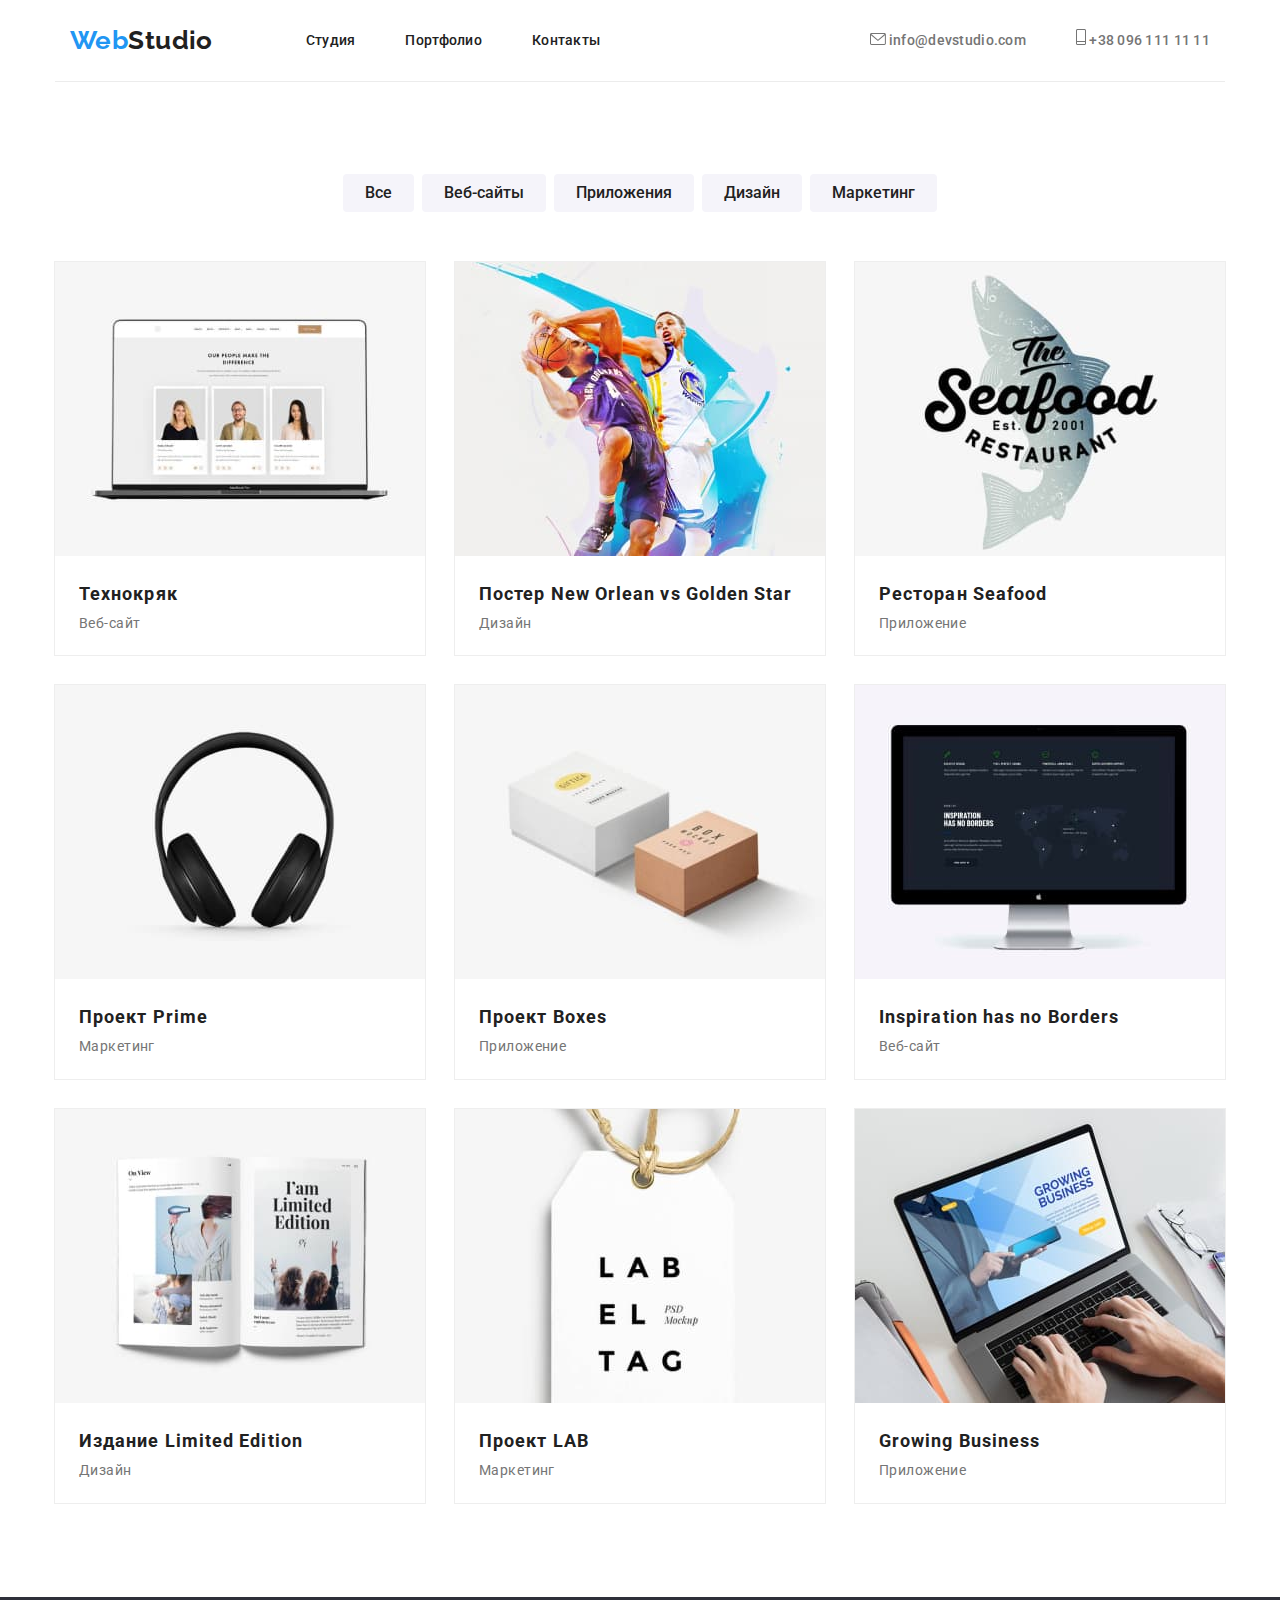
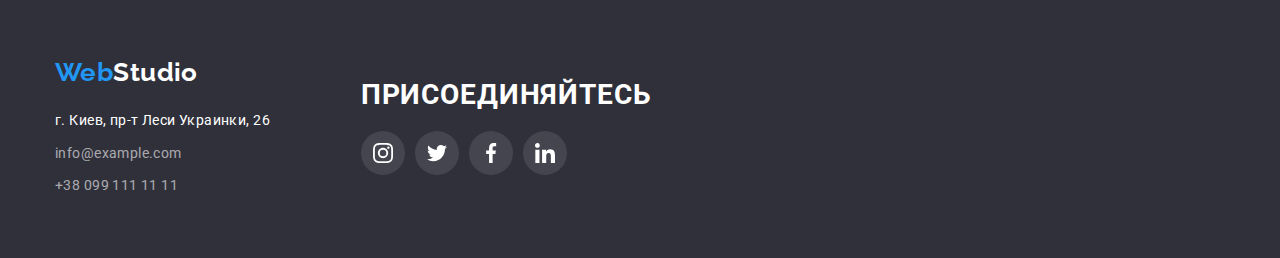
==== portfolio.html @ 03843e93 "Added icons" ====
<!DOCTYPE html>
<html lang="ru">
<head>
    <meta charset="UTF-8">
    <meta http-equiv="X-UA-Compatible" content="IE=edge">
    <meta name="viewport" content="width=device-width, initial-scale=1.0">
    <title>Portfolio</title>
    <link rel="preconnect" href="https://fonts.googleapis.com">
    <link rel="preconnect" href="https://fonts.gstatic.com" crossorigin>
    <link href="https://fonts.googleapis.com/css2?family=Raleway:wght@700&family=Roboto:wght@400;500;700;900&display=swap" rel="stylesheet">
    <link rel="stylesheet" href="https://cdnjs.cloudflare.com/ajax/libs/modern-normalize/1.1.0/modern-normalize.min.css">
    <link rel="stylesheet" href="./css/styles.css">
</head>
<body>
    <!--Хедер страницы-->
    <header > 
        <div class="container-header">
            <nav class="nav main-nav">
                <a href="./index.html" class="logo">Web<span class="logo-secondary">Studio</span></a>
                <ul class="nav-list">
                    <li class="nav-item"> <a href="./index.html" class="link-nav">Студия</a></li>
                    <li class="nav-item"> <a href="./portfolio.html" class="link-nav">Портфолио</a></li>
                    <li class="nav-item"> <a href="" class="link-nav">Контакты</a></li>
                </ul>
            </nav>
            <ul class="contact-nav">
                <li class="contact-item"><a href="mailto:info@devstudio.com" class="link-contact">
                    <svg class="icon-hower" width="16" height="12" >
                        <use href="./images/icons.svg#icon-mail"></use>
                    </svg> info@devstudio.com</a></li>
                <li class="contact-item"><a href="tel:+380961111111" class="link-contact">
                    <svg class="icon-hower" width="10" height="16" >
                        <use href="./images/icons.svg#icon-phone"></use>
                    </svg> +38 096 111 11 11</a></li>
            </ul>
        </div> 
        
    </header>
    <main>
       <section class="section">
           <div class="container">
            <h1 class="visually-hidden">Наши работы</h1>
            <!-- Фильтр -->
            <ul class="button-filter">
                <li class="button-list"><button type="button" class="button">Все</button></li>
                <li class="button-list"><button type="button" class="button">Веб-сайты</button></li>
                <li class="button-list"><button type="button" class="button">Приложения</button></li>
                <li class="button-list"><button type="button" class="button">Дизайн</button></li>
                <li class="button-list"><button type="button" class="button">Маркетинг</button></li>
            </ul>
            <!--Работы-->
          
            <ul class="cards-list">
                        <li class="cards-item" >
                            <a class="display-blok" href="">
                                <img src="./images/tehno.jpg" height="294" width="370" alt="Веб-сайт Технокряк">
                                <div class="cards-wrapper" >
                                    <h3 class="cards-title">Технокряк</h3>
                                    <p class="cards-text">Веб-сайт</p>
                                </div>
                            </a>
                        </li>
                        <li class="cards-item">
                            <a class="display-blok" href="">
                                <img src="./images/poster.jpg" height="294" width="370" alt="Веб-сайт Технокряк">
                                <div class="cards-wrapper">
                                    <h3 class="cards-title">Постер New Orlean vs Golden Star</h3>
                                    <p class="cards-text">Дизайн</p>
                                </div>
                            </a>
                        </li>
                        <li class="cards-item">
                            <a class="display-blok" href="">
                                <img src="./images/seafood.jpg" height="294" width="370" alt="Веб-сайт Технокряк">
                                <div class="cards-wrapper">
                                    <h3 class="cards-title">Ресторан Seafood</h3>
                                    <p class="cards-text">Приложение</p>
                                </div>
                            </a>
                        </li>
                        <li class="cards-item">
                            <a class="display-blok" href="">
                                <img src="./images/prime.jpg" height="294" width="370" alt="Веб-сайт Технокряк">
                                <div class="cards-wrapper">
                                    <h3 class="cards-title">Проект Prime</h3>
                                    <p class="cards-text">Маркетинг</p>
                                </div>
                            </a>
                        </li>
                        <li class="cards-item">
                            <a class="display-blok" href="">
                                <img src="./images/boxes.jpg" height="294" width="370" alt="Веб-сайт Технокряк">
                                <div class="cards-wrapper">
                                    <h3 class="cards-title">Проект Boxes</h3>
                                    <p class="cards-text">Приложение</p>
                                </div>
                            </a>
                        </li>
                        <li class="cards-item">
                            <a class="display-blok" href="">
                                <img src="./images/inspiration.jpg" height="294" width="370" alt="Веб-сайт Технокряк">
                               <div class="cards-wrapper">
                                <h3 class="cards-title">Inspiration has no Borders</h3>
                                <p class="cards-text">Веб-сайт</p>
                               </div>
                            </a>
                        </li>
                        <li class="cards-item">
                            <a class="display-blok" href="">
                                <img src="./images/limited.jpg" height="294" width="370" alt="Веб-сайт Технокряк">
                                <div class="cards-wrapper">
                                    <h3 class="cards-title">Издание Limited Edition</h3>
                                    <p class="cards-text">Дизайн</p>
                                </div>
                            </a>
                        </li>
                        <li class="cards-item">
                            <a class="display-blok" href="">
                                <img src="./images/lab.jpg" height="294" width="370" alt="Веб-сайт Технокряк">
                                <div class="cards-wrapper">
                                    <h3 class="cards-title">Проект LAB</h3>
                                    <p class="cards-text">Маркетинг</p>
                                </div>
                            </a>
                        </li>
                        <li class="cards-item">
                            <a class="display-blok" href="">
                                <img src="./images/growing.jpg" height="294" width="370" alt="Веб-сайт Технокряк">
                                <div class="cards-wrapper">
                                    <h3 class="cards-title">Growing Business</h3>
                                    <p class="cards-text">Приложение</p>
                                </div>
                            </a>
                        </li>
            </ul>
           </div>
       </section>
       
       
    </main>
     <!--Футер-->
     <footer class="footer">
        <div class="container-footer">
           <div class="footer-left">
            <a href="./index.html" class="logo">Web<span class="logo-footer">Studio</span></a>
            <address>
                <ul class="contact-footer">
                    <li ><a href="https://www.google.com/maps/d/embed?mid=10uSM3H-mIU3GznYo2szRIEphczw"  class="link-footer collor-address"> г. Киев, пр-т Леси Украинки, 26</a></li>
                    <li ><a href="mailto:info@example.com" class="link-footer">info@example.com</a></li>
                    <li ><a href="tel:+380991111111" class="link-footer">+38 099 111 11 11</a></li>
                </ul>
            </address> 
           </div>
            <div class="footer-right ">
                <h1 class="text-footer"> Присоединяйтесь </h1>
            <ul class="footer-list">
                <li class="margin-footer"><a class="icon-footer" href="" >
                    <svg class="icon-contact-footer" width="20" height="20" >
                        <use href="./images/icons.svg#icon-instagram"></use>
                    </svg></a>
                    <li class="margin-footer"><a class="icon-footer" href="" >
                        <svg class="icon-contact-footer" width="20" height="20" >
                            <use href="./images/icons.svg#icon-twitter"></use>
                        </svg></a>
                    </li>
                    <li class="margin-footer"><a class="icon-footer" href="" >
                        <svg class="icon-contact-footer" width="20" height="20" >
                            <use href="./images/icons.svg#icon-facebook"></use>
                        </svg></a>
                    </li>
                    <li class="margin-footer"><a class="icon-footer" href="" >
                        <svg class="icon-contact-footer" width="20" height="20" >
                            <use href="./images/icons.svg#icon-linkedin"></use>
                        </svg> </a>
                    </li>
                </li>
            </ul>
            </div>

        </div>
        
    </footer>
    
</body>
</html>
---- css/styles.css ----
:root{
  --primary-text-color: #757575;
  --title-text-color: #212121;
  --hero-text-color: #FFFFFF;
  --secondary-linc-color:#2196F3;
  --footer-text-color: rgba(255, 255, 255, 0.6);
  --primary-page-color:#FFFFFF;
  --secondary-page-color:#F5F4FA;
  --footer-color: #2F303A;
  --header-color: #FFFFFF;
  --button-color: #2196F3;
  --gradient-color: rgba(47, 48, 58, 0.4);
}

/* основной цвет стрвницы #E5E5E5
вторичный цвет страницы #F5F4FA
цвет хедера #FFFFFF
цвет футера #2F303A
цвет кнопки #2196F3 

основной цвет текста, цвет ссылок хедера #757575
текст заголовков, текст ссылок навигации хедера #212121
текст главного заголовка, текст цвета текста кнопки #FFFFFF
вторичнй цвет ссылок #2196F3
цвет текста ссылок футера rgba(255, 255, 255, 0.6)

*/

html{box-sizing: border-box;}
*,
*::before,
*::after 
{
  box-sizing: inherit;
  padding: 0;
  margin: 0;
}

body 
{
  color: var(--primary-text-color);
  background-color: var(--primary-page-color);
  font-family: roboto,sans-serif;
  font-size: 14px;
  line-height: 1.7;
  letter-spacing: 0.03em;
}

header
{ height: 80px;}

.container-header
{
  display: flex;
  width: 1170px;
  padding-left: 15px;
  padding-right: 15px;
  margin-left: auto;
  margin-right: auto;
  align-items: center;
  border-bottom: 1px solid #ECECEC;
}

.nav
{
  display: flex;
  align-items : center;
}

.main-nav
{
  display: flex;
  align-items: center;
}

.logo 
{
  color: var(--secondary-linc-color);
  font-family: raleway,sans-serif;
  text-decoration: none;
  font-weight: 700;
  font-size: 26px;
  line-height: 1.2;
  margin-right: 93px; 
}

.logo-secondary 
{ color: var(--title-text-color);}

ul 
{
  list-style: none;
  margin: 0;
  padding: 0;  
}

li
{
  margin: 0;
  padding: 0; 
}

img
{
  margin: 0;
  padding: 0;
  display: block;
  min-width: 100%;
  height: auto;
}

.nav-list
{ display: flex;}

.nav-item:not(:last-child),
.contact-item:not(:last-child)
{ margin-right: 50px;}

.link-nav 
{
  color: var(--title-text-color);
  font-family: Roboto,sans-serif;
  font-weight: 500;
  line-height: 1.2;
  letter-spacing: 0.02em;
  text-decoration: none; 
  padding-top: 32px; 
  padding-bottom: 32px;
  display: flex;
}

.link-nav:hover,
.link-nav:focus,
.link-contact:hover,
.link-contact:focus 
{ color: var(--secondary-linc-color);}

.contact-nav
{
  display: flex;
  margin-left: auto;
}

.link-contact 
{
  color: var(--primary-text-color);
  text-decoration: none;
  font-weight: 500;
  line-height: 1.1;
  letter-spacing: 0.02em;
}

.icon-hower
{fill: currentColor}

.hero 
{
  max-width: 1600px;
  margin-left: auto;
  margin-right: auto;
  background-image: linear-gradient(to right, var(--gradient-color),var(--gradient-color)),url(../images/hero-background.jpg);
  background-position: center;
  background-size: cover;
  background-repeat: no-repeat;
  background-color: var(--footer-color);
  text-align: center;
  padding: 200px 0;
}

.hero-title 
{
  color: var(--hero-text-color);
  font-weight: 900;
  font-size: 44px;
  line-height: 1.4;
  text-align: center;
  letter-spacing: 0.06em;
  text-transform: uppercase;
  width: 696px;
  margin: 0 auto;
  margin-bottom: 30px;
}

.button-primary
{
  background-color: var(--button-color);
  color: var(--header-color);
  cursor: pointer;
  font-weight: bold;
  font-size: 16px;
  line-height: 1.9;
  align-items: center;
  text-align: center;
  letter-spacing: 0.06em;
  border-radius: 4px;
  padding: 10px 32px;
  border: none;
}

.section
{
  padding-top: 94px;
  padding-bottom: 94px;
}

.section-advantages{padding-bottom: 0;}

.container 
{
  width: 1200px;
  padding-left: 15px;
  padding-right: 15px;
  margin-left: auto;
  margin-right: auto;
}

.visually-hidden 
{
  position: absolute;
  width: 1px;
  height: 1px;
  margin: -1px;
  padding: 0;
  overflow: hidden;
  border: 0;
  clip: rect(0 0 0 0)
}

.feature-list
{
  display: flex;
  margin: 0;
  padding: 0;
}

.section-list:not(:last-child){ margin-right: 30px;}

.feature-list .title
{
  color: var(--title-text-color);
  font-weight: bold;
  line-height: 1.1;
  margin-bottom: 10px;
}

.skills
{
  width: 270px;
  height: 120px;
  background-color: var(--secondary-page-color);
  border-radius: 4px;
  padding-left: 102px;
  padding-right: 102px;
  padding-top: 25px;
  padding-bottom: 25px;
  margin-bottom: 30px;
}

.bacground
{
  width: 70px;
  height: 70px;  
}

.centre
{
  text-align: center;
  box-shadow: 0px 1px 3px rgba(0, 0, 0, 0.12), 0px 1px 1px rgba(0, 0, 0, 0.14), 0px 2px 1px rgba(0, 0, 0, 0.2);
  border-radius: 0px 0px 4px 4px;
}

.section-title,
.section-secondary-title
 {
  color: var(--title-text-color);
  font-weight: bold;
  font-size: 36px;
  line-height: 1.2;
  text-align: center;
  margin-bottom: 50px;
}

.section-secondary 
{
  background-color: var(--secondary-page-color);
  padding-top: 94px;
  padding-bottom: 94px;
}

.comands-wrapper
{
  background-color: var(--primary-page-color);
  padding-top: 30px;
  padding-bottom: 16px;
  border-radius: 0px 0px 4px 4px;
}

.social-network{display: flex;
background-color: var(--hero-text-color);
justify-content: center;
padding-bottom: 30px;}

  
.icon-network
{
  display: flex;
  height: 44px;
  width: 44px;
  background-color: var(--hero-text-color);
  border-radius: 50%;
}

.margin-network:not(:last-child)
{margin-right: 10px;}

.icon-contact-network
{
 margin: auto;
  fill: #AFB1B8;  
}

.icon-network:hover,
.icon-network:focus
{ background-color: var(--button-color) ;}

.icon-contact-network:hover,
.icon-contact-network:focus
{fill: var(--hero-text-color);}

.cards-list
{
  display: flex;
  flex-wrap: wrap;
  margin-top: 50px;
  box-sizing: border-box;
}

.cards-item
{
  margin-right: 30px;
  margin-bottom: 30px;
  outline: 1px solid #EEEEEE;
}

.cards-item:hover,
.cards-item:focus
{
  box-shadow: 0px 1px 1px rgba(0, 0, 0, 0.12), 0px 4px 4px rgba(0, 0, 0, 0.06), 1px 4px 6px rgba(0, 0, 0, 0.16);
}

.cards-item:nth-child(3n){margin-right: 0;}

.cards-item:nth-last-child(-n+3)
{
  margin-bottom: 0;
}

.cards-title
 {
  color: var(--title-text-color);
  font-weight: bold;
  font-size: 18px;
  line-height: 2;
  letter-spacing: 0.06em;
  margin: 0;
}

.cards-text
{
  color: var(--primary-text-color);
}

.display-blok
{
  display: block;
  margin: 0;
  padding: 0;
}

.button
{
  background-color: var(--secondary-page-color);
  color: var(--title-text-color); 
  cursor: pointer;
  font-weight: 500;
  font-size: 16px;
  line-height: 1.6;
  text-align: center;
  border-radius: 4px;
  padding: 6px 22px;
  border: none;
}

.button:hover,
.button:focus
{
  background-color: var(--button-color);
  color: var(--header-color);
  box-shadow: 0px 3px 1px rgba(0, 0, 0, 0.1), 0px 1px 2px rgba(0, 0, 0, 0.08), 0px 2px 2px rgba(0, 0, 0, 0.12);
}

.button-filter
{
  display: flex ;
  justify-content: center;
}

.button-list:not(:last-child)
{margin-right: 8px;}

.cards-list a
{
  text-decoration: none;
  display: block;
}

.cards-wrapper
{
  padding: 20px 24px;
}

.clients-list{display: flex;}

.clients
{
  width: 170px;
  height: 92px;
  background-color: var(--secondary-page-color);
  border-radius: 4px;
  padding-left: 32px;
  padding-right: 32px;
  padding-top: 16px;
  padding-bottom: 16px;
  border: 1px solid #AFB1B8;
  box-sizing: border-box;
}

.margin-clients:not(:last-child)
{margin-right: 30px;}

.bacground-clients
{
  width: 106px;
  height: 60px; 
  fill: #AFB1B8;
  margin: auto; 
}

.bacground-clients:hover,
.bacground-clients:focus
{fill: var(--secondary-linc-color);}

.clients:focus,
.clients:hover
{border: 1px solid var(--secondary-linc-color);}

/* footer */

.footer
{
  padding-top: 60px;
  padding-bottom: 60px;
  background-color: var(--footer-color);
}

.container-footer 
{
  width: 1200px;
  margin: 0;
  padding: 0;
  padding-left: 15px;
  padding-right: 15px;
  margin-left: auto;
  margin-right: auto; 
  display: flex; 
  align-items: center;
}

.footer-left{margin-right: 70px;}

.logo-footer{color:var(--hero-text-color);}

address
{
  color: var(--hero-text-color);
  font-style: normal;
  margin-top: 20px;
}

.link-footer
{
  color: var(--footer-text-color);
  text-decoration: none;
}

.collor-address{color: var(--hero-text-color);}

.contact-footer :not(:last-child) 
{margin-bottom: 9px;}

.text-footer
{
  text-transform:uppercase;
  font-weight: 700;
  line-height: 1.1;
  letter-spacing: 0.03em;
  color: var(--hero-text-color);
  margin-bottom: 20px;
}

.footer-list{display: flex;}

  
.icon-footer
{
  display: flex;
  height: 44px;
  width: 44px;
  background-color: rgba(255, 255, 255, 0.1);
  border-radius: 50%;
}
  
.margin-footer:not(:last-child)
{margin-right: 10px;}

.icon-contact-footer
{
 margin: auto;
  fill: var(--hero-text-color);  
}

.icon-footer:hover,
.icon-footer:focus
{ background-color: var(--button-color) ;}
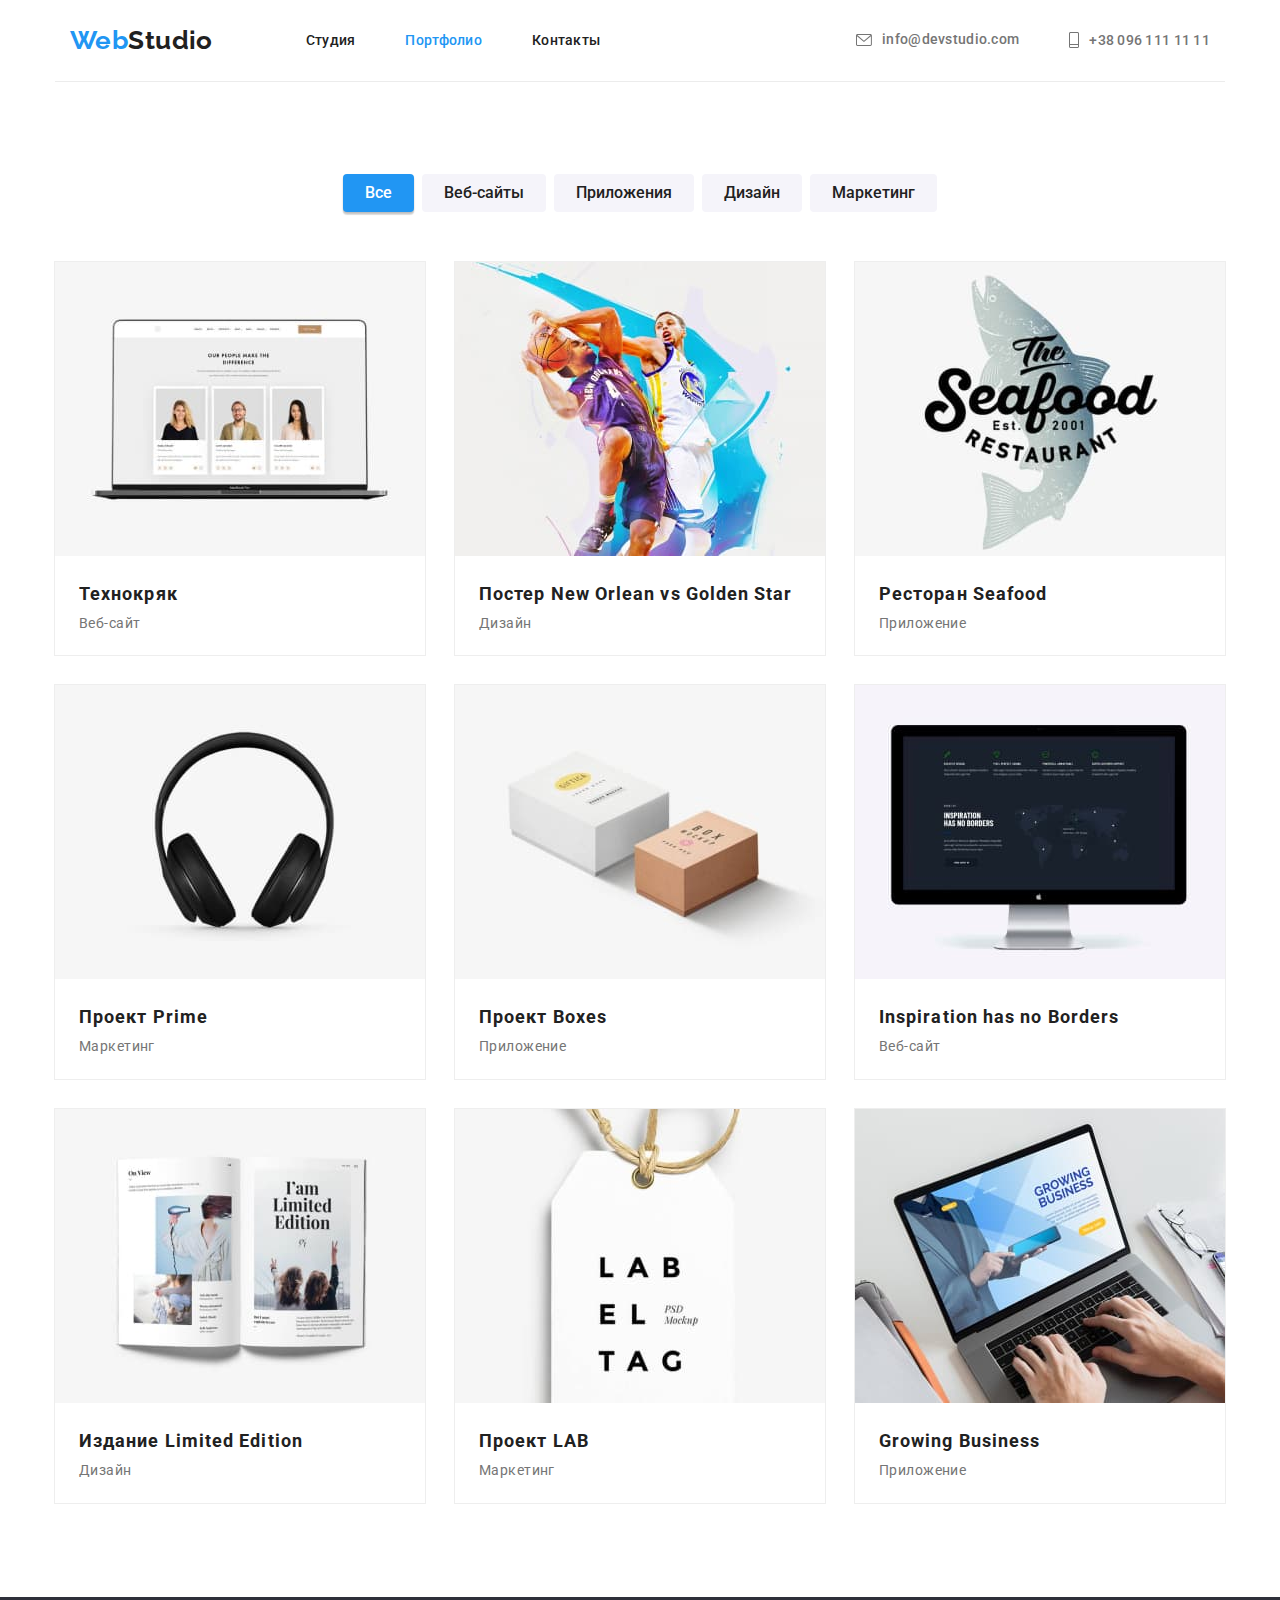
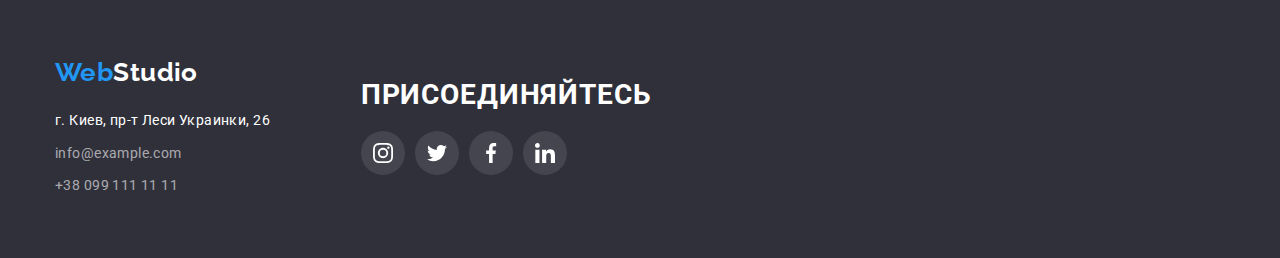
==== commit 8e21bd96: "Added changes" ====
--- a/portfolio.html
+++ b/portfolio.html
@@ -19,7 +19,7 @@
                 <a href="./index.html" class="logo">Web<span class="logo-secondary">Studio</span></a>
                 <ul class="nav-list">
                     <li class="nav-item"> <a href="./index.html" class="link-nav">Студия</a></li>
-                    <li class="nav-item"> <a href="./portfolio.html" class="link-nav">Портфолио</a></li>
+                    <li class="nav-item"> <a href="./portfolio.html" class="link-nav active">Портфолио</a></li>
                     <li class="nav-item"> <a href="" class="link-nav">Контакты</a></li>
                 </ul>
             </nav>
@@ -42,7 +42,7 @@
             <h1 class="visually-hidden">Наши работы</h1>
             <!-- Фильтр -->
             <ul class="button-filter">
-                <li class="button-list"><button type="button" class="button">Все</button></li>
+                <li class="button-list"><button type="button" class="button carrent">Все</button></li>
                 <li class="button-list"><button type="button" class="button">Веб-сайты</button></li>
                 <li class="button-list"><button type="button" class="button">Приложения</button></li>
                 <li class="button-list"><button type="button" class="button">Дизайн</button></li>
--- a/css/styles.css
+++ b/css/styles.css
@@ -132,9 +132,12 @@
 .link-nav:hover,
 .link-nav:focus,
 .link-contact:hover,
-.link-contact:focus 
+.link-contact:focus
 { color: var(--secondary-linc-color);}
 
+.active{color: var(--secondary-linc-color);}
+
+
 .contact-nav
 {
   display: flex;
@@ -143,6 +146,8 @@
 
 .link-contact 
 {
+  display: flex;
+  align-items: center;
   color: var(--primary-text-color);
   text-decoration: none;
   font-weight: 500;
@@ -151,7 +156,10 @@
 }
 
 .icon-hower
-{fill: currentColor}
+{
+  fill: currentColor;
+  margin-right: 10px;
+}
 
 .hero 
 {
@@ -291,14 +299,17 @@
 {
   background-color: var(--primary-page-color);
   padding-top: 30px;
-  padding-bottom: 16px;
+  padding-bottom: 30px;
   border-radius: 0px 0px 4px 4px;
 }
 
-.social-network{display: flex;
-background-color: var(--hero-text-color);
-justify-content: center;
-padding-bottom: 30px;}
+.social-network
+{
+  display: flex;
+  background-color: var(--hero-text-color);
+  justify-content: center;
+  margin-top: 16px;
+}
 
   
 .icon-network
@@ -323,8 +334,8 @@
 .icon-network:focus
 { background-color: var(--button-color) ;}
 
-.icon-contact-network:hover,
-.icon-contact-network:focus
+.icon-network:hover >.icon-contact-network,
+.icon-network:focus >.icon-contact-network
 {fill: var(--hero-text-color);}
 
 .cards-list
@@ -342,11 +353,9 @@
   outline: 1px solid #EEEEEE;
 }
 
-.cards-item:hover,
-.cards-item:focus
-{
-  box-shadow: 0px 1px 1px rgba(0, 0, 0, 0.12), 0px 4px 4px rgba(0, 0, 0, 0.06), 1px 4px 6px rgba(0, 0, 0, 0.16);
-}
+.display-blok:hover,
+.display-blok:focus
+{box-shadow: 0px 1px 1px rgba(0, 0, 0, 0.12), 0px 4px 4px rgba(0, 0, 0, 0.06), 1px 4px 6px rgba(0, 0, 0, 0.16);}
 
 .cards-item:nth-child(3n){margin-right: 0;}
 
@@ -391,8 +400,10 @@
   border: none;
 }
 
+
 .button:hover,
-.button:focus
+.button:focus,
+.carrent
 {
   background-color: var(--button-color);
   color: var(--header-color);
@@ -421,11 +432,13 @@
 
 .clients-list{display: flex;}
 
+.margin-clients{display: flex;}
+
 .clients
 {
   width: 170px;
   height: 92px;
-  background-color: var(--secondary-page-color);
+  background-color: var(--primary-page-color);
   border-radius: 4px;
   padding-left: 32px;
   padding-right: 32px;
@@ -446,8 +459,8 @@
   margin: auto; 
 }
 
-.bacground-clients:hover,
-.bacground-clients:focus
+.clients:hover>.bacground-clients,
+.clients:focus>.bacground-clients
 {fill: var(--secondary-linc-color);}
 
 .clients:focus,
